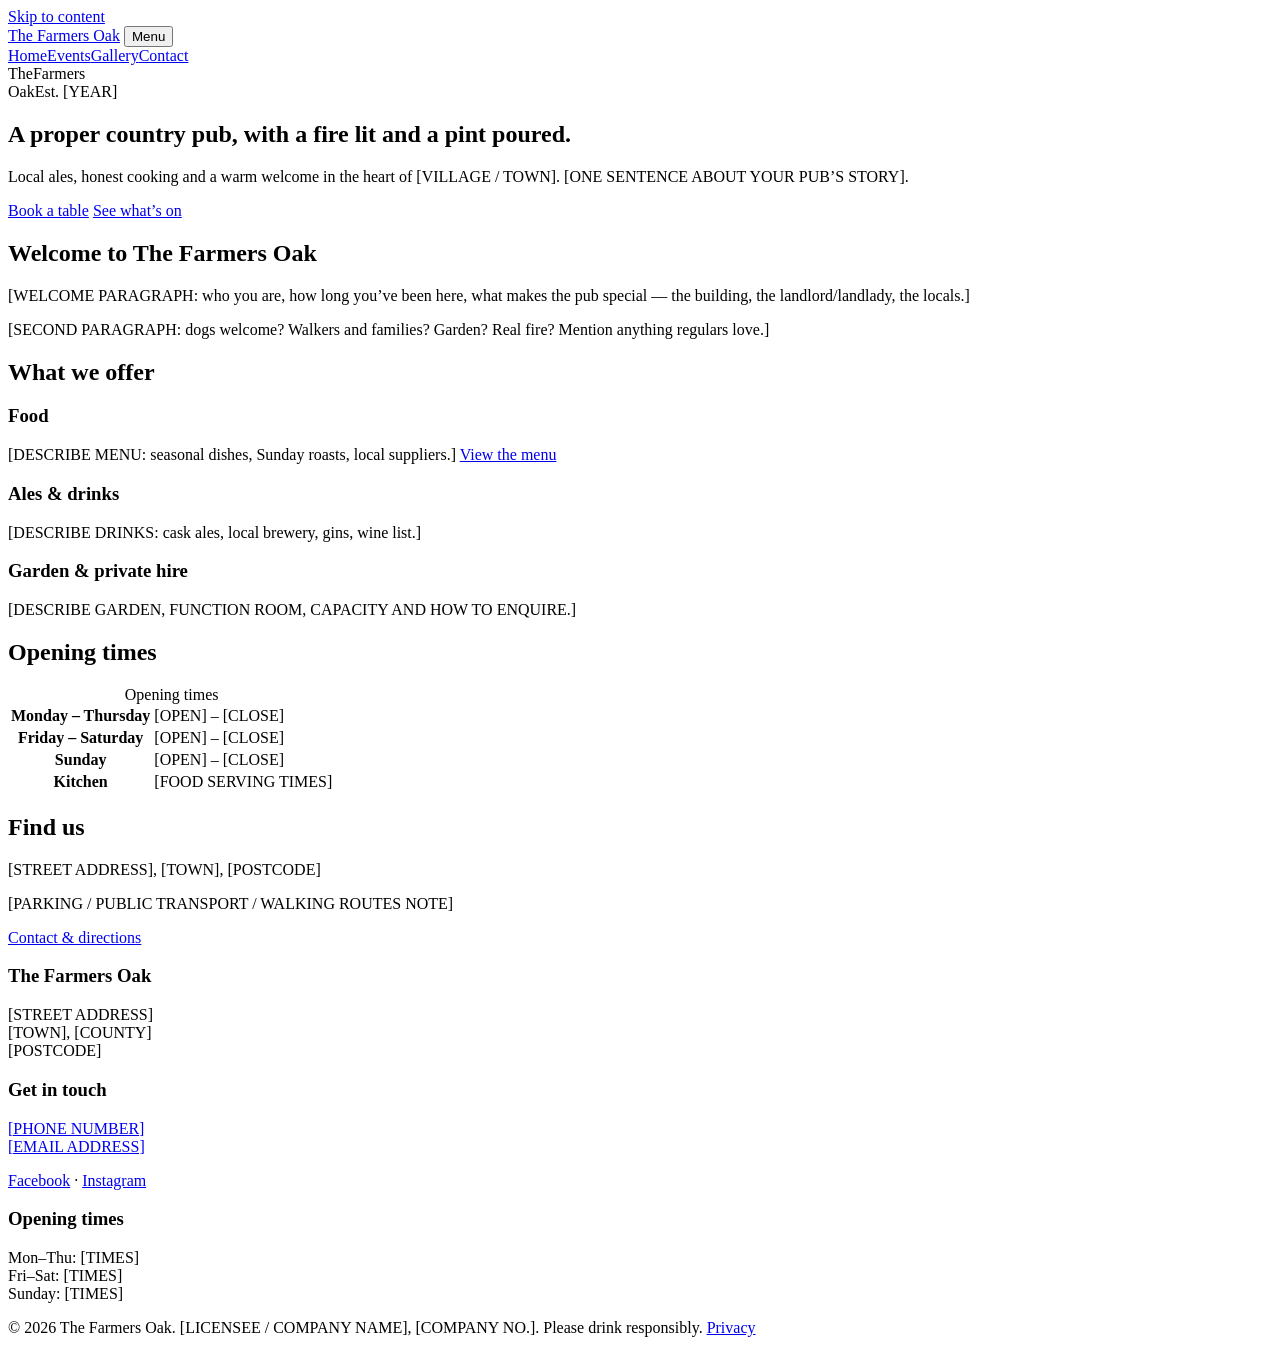
==== index.html @ 15124987 "Add files via upload" ====
<!DOCTYPE html>
<html lang="en-GB"><head><meta charset="utf-8"><meta name="viewport" content="width=device-width,initial-scale=1">
<title>The Farmers Oak | Traditional Country Pub | [TOWN]</title><meta name="description" content="Traditional country pub in [TOWN]. Real ales, home-cooked food and a warm welcome at The Farmers Oak.">
<link rel="canonical" href="https://thefarmersoak.co.uk/"><meta name="theme-color" content="#23422f">
<meta property="og:title" content="The Farmers Oak | Traditional Country Pub | [TOWN]"><meta property="og:description" content="Traditional country pub in [TOWN]. Real ales, home-cooked food and a warm welcome at The Farmers Oak."><meta property="og:type" content="website"><meta property="og:url" content="https://thefarmersoak.co.uk/">
<link rel="icon" href="favicon.svg" type="image/svg+xml"><link rel="stylesheet" href="css/style.css"><script type="application/ld+json">{"@context":"https://schema.org","@type":"BarOrPub","name":"The Farmers Oak","url":"https://thefarmersoak.co.uk","telephone":"[PHONE NUMBER]","address":{"@type":"PostalAddress","streetAddress":"[STREET ADDRESS]","addressLocality":"[TOWN]","postalCode":"[POSTCODE]","addressCountry":"GB"},"servesCuisine":"British"}</script></head>
<body><a class="skip" href="#main">Skip to content</a>
<header class="top"><div class="wrap bar"><a class="brand" href="index.html">The Farmers Oak</a>
<button class="burger" aria-expanded="false" aria-controls="nav">Menu</button>
<nav id="nav" aria-label="Main"><a href="index.html" aria-current="page">Home</a><a href="events.html">Events</a><a href="gallery.html">Gallery</a><a href="contact.html">Contact</a></nav></div></header>
<main id="main"><section class="hero"><div class="wrap heroin"><div class="sign" aria-hidden="true"><span class="sw">The</span><span class="sn">Farmers<br>Oak</span><span class="sw">Est. [YEAR]</span></div>
<div class="herotxt"><h1>A proper country pub, with a fire lit and a pint poured.</h1>
<p>Local ales, honest cooking and a warm welcome in the heart of [VILLAGE / TOWN]. [ONE SENTENCE ABOUT YOUR PUB’S STORY].</p>
<p><a class="btn" href="contact.html">Book a table</a> <a class="btn ghost" href="events.html">See what’s on</a></p></div></div></section>
<section class="wrap sec"><h2>Welcome to The Farmers Oak</h2><div class="two"><p>[WELCOME PARAGRAPH: who you are, how long you’ve been here, what makes the pub special — the building, the landlord/landlady, the locals.]</p><p>[SECOND PARAGRAPH: dogs welcome? Walkers and families? Garden? Real fire? Mention anything regulars love.]</p></div></section>
<section class="band"><div class="wrap sec"><h2>What we offer</h2><div class="cards">
<article><h3>Food</h3><p>[DESCRIBE MENU: seasonal dishes, Sunday roasts, local suppliers.] <a href="[MENU PDF URL]">View the menu</a></p></article>
<article><h3>Ales &amp; drinks</h3><p>[DESCRIBE DRINKS: cask ales, local brewery, gins, wine list.]</p></article>
<article><h3>Garden &amp; private hire</h3><p>[DESCRIBE GARDEN, FUNCTION ROOM, CAPACITY AND HOW TO ENQUIRE.]</p></article></div></div></section>
<section class="wrap sec"><div class="two"><div><h2>Opening times</h2><table class="hours"><caption class="sr">Opening times</caption><tbody>
<tr><th scope="row">Monday – Thursday</th><td>[OPEN] – [CLOSE]</td></tr>
<tr><th scope="row">Friday – Saturday</th><td>[OPEN] – [CLOSE]</td></tr>
<tr><th scope="row">Sunday</th><td>[OPEN] – [CLOSE]</td></tr>
<tr><th scope="row">Kitchen</th><td>[FOOD SERVING TIMES]</td></tr></tbody></table></div><div><h2>Find us</h2><p>[STREET ADDRESS], [TOWN], [POSTCODE]</p><p>[PARKING / PUBLIC TRANSPORT / WALKING ROUTES NOTE]</p><p><a class="btn" href="contact.html">Contact &amp; directions</a></p></div></div></section></main>
<footer><div class="wrap fgrid"><div><h3>The Farmers Oak</h3><p>[STREET ADDRESS]<br>[TOWN], [COUNTY]<br>[POSTCODE]</p></div>
<div><h3>Get in touch</h3><p><a href="tel:[PHONE-NO-SPACES]">[PHONE NUMBER]</a><br><a href="mailto:[EMAIL ADDRESS]">[EMAIL ADDRESS]</a></p><p><a href="[FACEBOOK URL]">Facebook</a> &middot; <a href="[INSTAGRAM URL]">Instagram</a></p></div>
<div><h3>Opening times</h3><p>Mon–Thu: [TIMES]<br>Fri–Sat: [TIMES]<br>Sunday: [TIMES]</p></div></div>
<p class="legal wrap">&copy; <span id="yr">2026</span> The Farmers Oak. [LICENSEE / COMPANY NAME], [COMPANY NO.]. Please drink responsibly. <a href="[PRIVACY POLICY URL]">Privacy</a></p></footer>
<script src="js/main.js"></script></body></html>
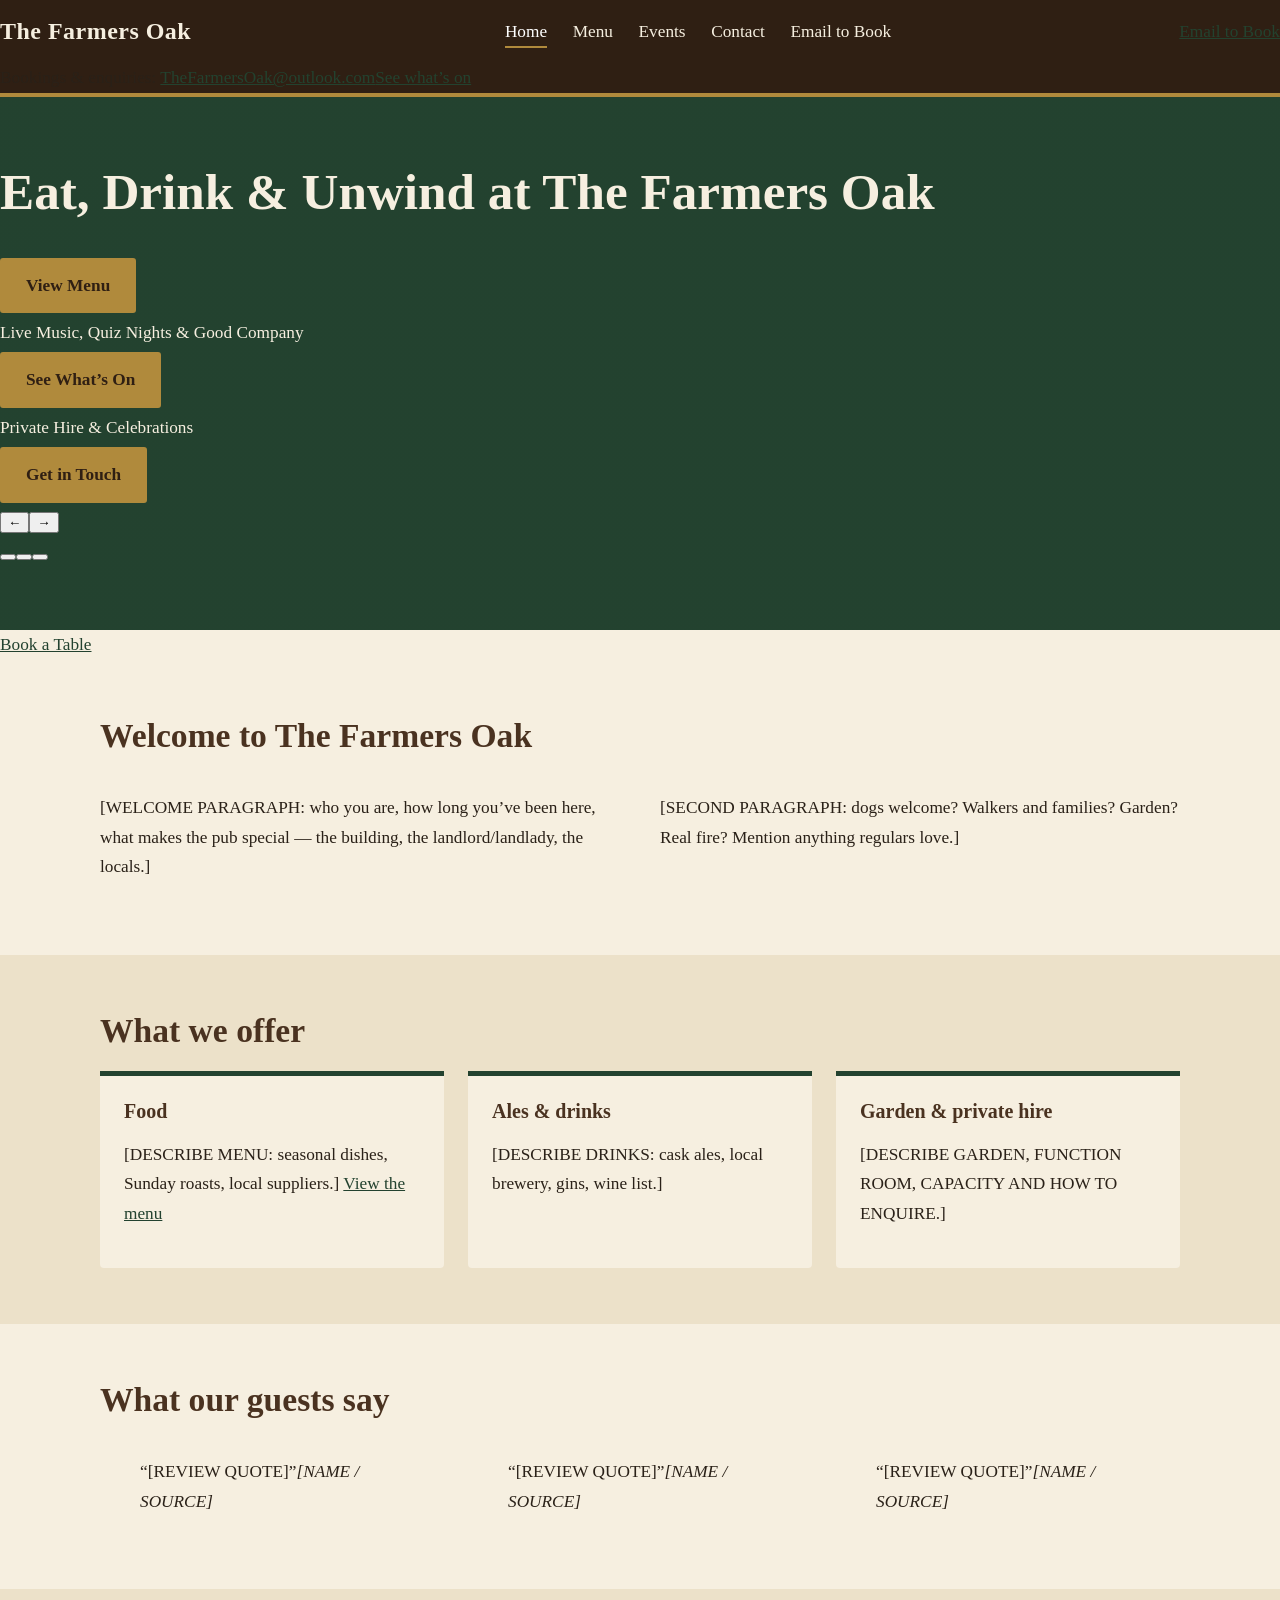
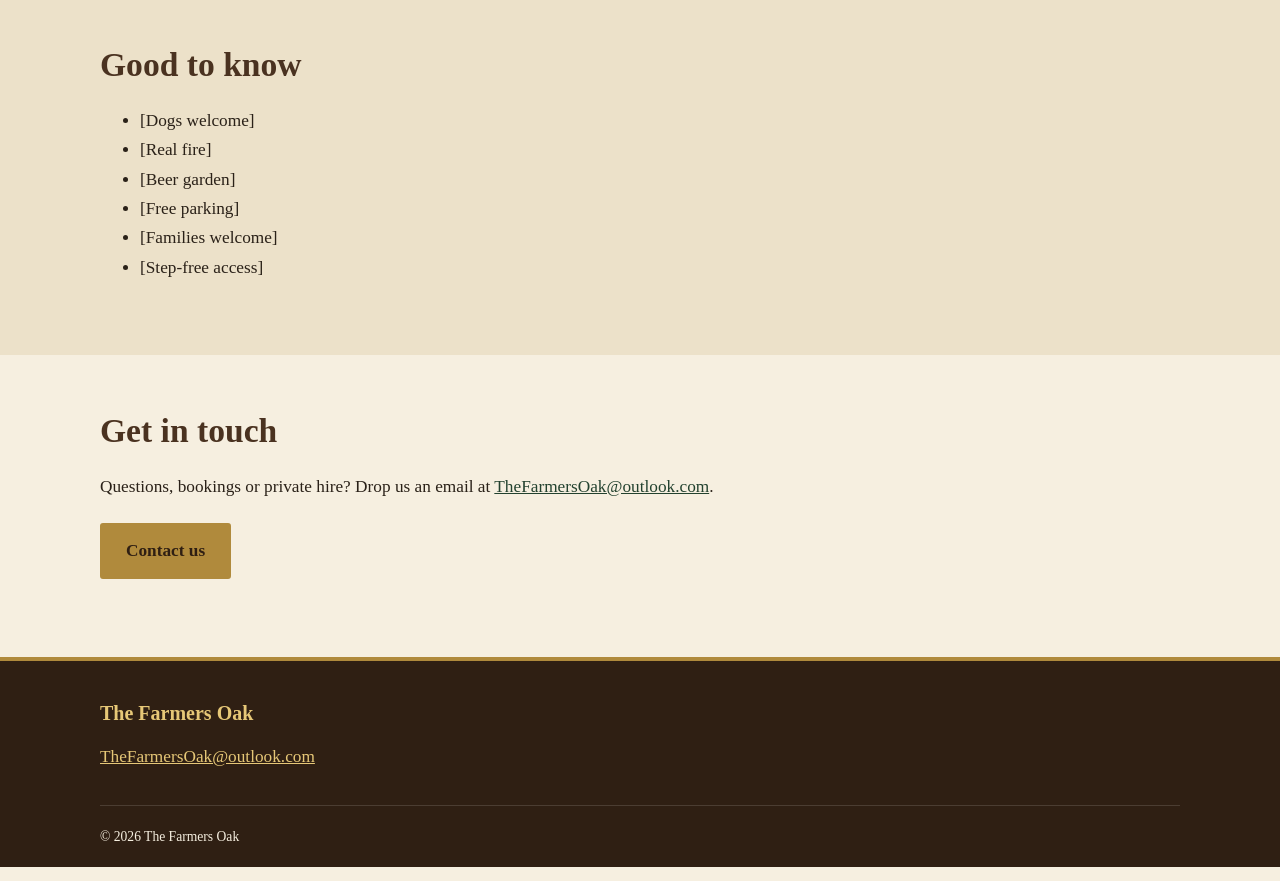
==== commit 4d49a7af: "Update title and meta description in index.html" ====
--- a/index.html
+++ b/index.html
@@ -1,29 +1,20 @@
 <!DOCTYPE html>
 <html lang="en-GB"><head><meta charset="utf-8"><meta name="viewport" content="width=device-width,initial-scale=1">
-<title>The Farmers Oak | Traditional Country Pub | [TOWN]</title><meta name="description" content="Traditional country pub in [TOWN]. Real ales, home-cooked food and a warm welcome at The Farmers Oak.">
+<title>The Farmers Oak | Traditional Country Pub</title><meta name="description" content="Traditional country pub. Real ales, home-cooked food and a warm welcome at The Farmers Oak.">
 <link rel="canonical" href="https://thefarmersoak.co.uk/"><meta name="theme-color" content="#23422f">
-<meta property="og:title" content="The Farmers Oak | Traditional Country Pub | [TOWN]"><meta property="og:description" content="Traditional country pub in [TOWN]. Real ales, home-cooked food and a warm welcome at The Farmers Oak."><meta property="og:type" content="website"><meta property="og:url" content="https://thefarmersoak.co.uk/">
-<link rel="icon" href="favicon.svg" type="image/svg+xml"><link rel="stylesheet" href="css/style.css"><script type="application/ld+json">{"@context":"https://schema.org","@type":"BarOrPub","name":"The Farmers Oak","url":"https://thefarmersoak.co.uk","telephone":"[PHONE NUMBER]","address":{"@type":"PostalAddress","streetAddress":"[STREET ADDRESS]","addressLocality":"[TOWN]","postalCode":"[POSTCODE]","addressCountry":"GB"},"servesCuisine":"British"}</script></head>
+<meta property="og:title" content="The Farmers Oak | Traditional Country Pub"><meta property="og:description" content="Traditional country pub. Real ales, home-cooked food and a warm welcome at The Farmers Oak."><meta property="og:type" content="website"><meta property="og:url" content="https://thefarmersoak.co.uk/">
+<meta property="og:image" content="https://thefarmersoak.co.uk/images/logo.png"><link rel="icon" href="favicon.svg" type="image/svg+xml"><link rel="apple-touch-icon" href="images/logo.png"><link rel="stylesheet" href="css/style.css"><script type="application/ld+json">{"@context":"https://schema.org","@type":"BarOrPub","name":"The Farmers Oak","url":"https://thefarmersoak.co.uk","servesCuisine":"British"}</script></head>
 <body><a class="skip" href="#main">Skip to content</a>
-<header class="top"><div class="wrap bar"><a class="brand" href="index.html">The Farmers Oak</a>
-<button class="burger" aria-expanded="false" aria-controls="nav">Menu</button>
-<nav id="nav" aria-label="Main"><a href="index.html" aria-current="page">Home</a><a href="events.html">Events</a><a href="gallery.html">Gallery</a><a href="contact.html">Contact</a></nav></div></header>
-<main id="main"><section class="hero"><div class="wrap heroin"><div class="sign" aria-hidden="true"><span class="sw">The</span><span class="sn">Farmers<br>Oak</span><span class="sw">Est. [YEAR]</span></div>
-<div class="herotxt"><h1>A proper country pub, with a fire lit and a pint poured.</h1>
-<p>Local ales, honest cooking and a warm welcome in the heart of [VILLAGE / TOWN]. [ONE SENTENCE ABOUT YOUR PUB’S STORY].</p>
-<p><a class="btn" href="contact.html">Book a table</a> <a class="btn ghost" href="events.html">See what’s on</a></p></div></div></section>
+<header class="top"><div class="bar"><a class="brand" href="index.html"><img class="logo" src="images/logo.png" alt="" width="48" height="48" onerror="this.remove()"><span>The Farmers Oak</span></a><button class="burger" aria-expanded="false" aria-controls="nav">Menu</button><nav id="nav" aria-label="Main"><a href="index.html" aria-current="page">Home</a><a href="menu.html">Menu</a><a href="events.html">Events</a><a href="contact.html">Contact</a><a class="mbook" href="mailto:TheFarmersOak@outlook.com">Email to Book</a></nav><a class="callbook" href="mailto:TheFarmersOak@outlook.com">Email to Book</a></div><div class="sub"><span>Bookings &amp; enquiries: <a href="mailto:TheFarmersOak@outlook.com">TheFarmersOak@outlook.com</a></span><a href="events.html">See what’s on</a></div></header>
+<main id="main"><section class="hero" aria-roledescription="carousel" aria-label="Featured at The Farmers Oak"><div class="slide on" style="--img:url(images/hero-1.jpg)"><h1>Eat, Drink &amp; Unwind at The Farmers Oak</h1><a class="btn big" href="menu.html">View Menu</a></div><div class="slide" style="--img:url(images/hero-2.jpg)"><div class="hl">Live Music, Quiz Nights &amp; Good Company</div><a class="btn big" href="events.html">See What’s On</a></div><div class="slide" style="--img:url(images/hero-3.jpg)"><div class="hl">Private Hire &amp; Celebrations</div><a class="btn big" href="contact.html">Get in Touch</a></div><button class="arr prev" type="button" aria-label="Previous slide">←</button><button class="arr next" type="button" aria-label="Next slide">→</button><div class="dots"><button type="button" aria-label="Slide 1" aria-current="true"></button><button type="button" aria-label="Slide 2"></button><button type="button" aria-label="Slide 3"></button></div></section>
+<div class="strip"><span></span><a href="mailto:TheFarmersOak@outlook.com">Book a Table</a></div>
 <section class="wrap sec"><h2>Welcome to The Farmers Oak</h2><div class="two"><p>[WELCOME PARAGRAPH: who you are, how long you’ve been here, what makes the pub special — the building, the landlord/landlady, the locals.]</p><p>[SECOND PARAGRAPH: dogs welcome? Walkers and families? Garden? Real fire? Mention anything regulars love.]</p></div></section>
 <section class="band"><div class="wrap sec"><h2>What we offer</h2><div class="cards">
 <article><h3>Food</h3><p>[DESCRIBE MENU: seasonal dishes, Sunday roasts, local suppliers.] <a href="[MENU PDF URL]">View the menu</a></p></article>
 <article><h3>Ales &amp; drinks</h3><p>[DESCRIBE DRINKS: cask ales, local brewery, gins, wine list.]</p></article>
 <article><h3>Garden &amp; private hire</h3><p>[DESCRIBE GARDEN, FUNCTION ROOM, CAPACITY AND HOW TO ENQUIRE.]</p></article></div></div></section>
-<section class="wrap sec"><div class="two"><div><h2>Opening times</h2><table class="hours"><caption class="sr">Opening times</caption><tbody>
-<tr><th scope="row">Monday – Thursday</th><td>[OPEN] – [CLOSE]</td></tr>
-<tr><th scope="row">Friday – Saturday</th><td>[OPEN] – [CLOSE]</td></tr>
-<tr><th scope="row">Sunday</th><td>[OPEN] – [CLOSE]</td></tr>
-<tr><th scope="row">Kitchen</th><td>[FOOD SERVING TIMES]</td></tr></tbody></table></div><div><h2>Find us</h2><p>[STREET ADDRESS], [TOWN], [POSTCODE]</p><p>[PARKING / PUBLIC TRANSPORT / WALKING ROUTES NOTE]</p><p><a class="btn" href="contact.html">Contact &amp; directions</a></p></div></div></section></main>
-<footer><div class="wrap fgrid"><div><h3>The Farmers Oak</h3><p>[STREET ADDRESS]<br>[TOWN], [COUNTY]<br>[POSTCODE]</p></div>
-<div><h3>Get in touch</h3><p><a href="tel:[PHONE-NO-SPACES]">[PHONE NUMBER]</a><br><a href="mailto:[EMAIL ADDRESS]">[EMAIL ADDRESS]</a></p><p><a href="[FACEBOOK URL]">Facebook</a> &middot; <a href="[INSTAGRAM URL]">Instagram</a></p></div>
-<div><h3>Opening times</h3><p>Mon–Thu: [TIMES]<br>Fri–Sat: [TIMES]<br>Sunday: [TIMES]</p></div></div>
-<p class="legal wrap">&copy; <span id="yr">2026</span> The Farmers Oak. [LICENSEE / COMPANY NAME], [COMPANY NO.]. Please drink responsibly. <a href="[PRIVACY POLICY URL]">Privacy</a></p></footer>
-<script src="js/main.js"></script></body></html>+<section class="wrap sec"><h2>What our guests say</h2><div class="cards"><blockquote class="quote">“[REVIEW QUOTE]”<cite>[NAME / SOURCE]</cite></blockquote><blockquote class="quote">“[REVIEW QUOTE]”<cite>[NAME / SOURCE]</cite></blockquote><blockquote class="quote">“[REVIEW QUOTE]”<cite>[NAME / SOURCE]</cite></blockquote></div></section>
+<section class="band"><div class="wrap sec"><h2>Good to know</h2><ul class="badges"><li>[Dogs welcome]</li><li>[Real fire]</li><li>[Beer garden]</li><li>[Free parking]</li><li>[Families welcome]</li><li>[Step-free access]</li></ul></div></section>
+<section class="wrap sec"><h2>Get in touch</h2><p>Questions, bookings or private hire? Drop us an email at <a href="mailto:TheFarmersOak@outlook.com">TheFarmersOak@outlook.com</a>.</p><p><a class="btn" href="contact.html">Contact us</a></p></section></main>
+<footer><div class="wrap fgrid"><div><img class="flogo" src="images/logo.png" alt="The Farmers Oak logo" width="120" onerror="this.remove()"><h3>The Farmers Oak</h3><p><a href="mailto:TheFarmersOak@outlook.com">TheFarmersOak@outlook.com</a></p></div></div><p class="legal wrap">&copy; <span id="yr">2026</span> The Farmers Oak</p></footer>
+<script src="js/main.js"></script></body></html>
--- a/css/style.css
+++ b/css/style.css
@@ -0,0 +1,41 @@
+*,*::before,*::after{box-sizing:border-box}
+:root{--oak:#4a3220;--oakd:#2f1f13;--cream:#f6efe0;--cream2:#ece1c9;--green:#23422f;--greenl:#35603f;--brass:#b08a3c;--ink:#2a2118;--serif:"Palatino Linotype",Palatino,"Book Antiqua",Georgia,serif}
+html{scroll-behavior:smooth}body{margin:0;background:var(--cream);color:var(--ink);font:1.08rem/1.7 var(--serif)}
+img{max-width:100%;display:block}a{color:var(--green)}a:hover{color:var(--oak)}
+:focus-visible{outline:3px solid var(--brass);outline-offset:2px}
+.wrap{width:min(1080px,92%);margin-inline:auto}.sr{position:absolute;left:-9999px}
+.skip{position:absolute;left:-9999px;background:#fff;padding:.5rem 1rem;z-index:99}.skip:focus{left:1rem;top:1rem}
+h1,h2,h3{font-weight:700;line-height:1.2;color:var(--oak);margin:0 0 .6em}h1{font-size:clamp(2rem,5vw,3.2rem)}h2{font-size:clamp(1.6rem,3.5vw,2.1rem)}h3{font-size:1.25rem}
+.top{background:var(--oakd);border-bottom:4px solid var(--brass);position:sticky;top:0;z-index:20}
+.bar{display:flex;align-items:center;justify-content:space-between;padding:.7rem 0}
+.brand{color:var(--cream);text-decoration:none;font-size:1.5rem;font-weight:700;letter-spacing:.02em}
+nav a{color:var(--cream);text-decoration:none;margin-left:1.6rem;padding:.3rem 0;border-bottom:2px solid transparent}
+nav a:hover,nav a[aria-current]{color:#fff;border-color:var(--brass)}
+.burger{display:none;background:none;border:1px solid var(--brass);color:var(--cream);font:inherit;padding:.35rem .9rem;border-radius:3px;cursor:pointer}
+.hero{background:linear-gradient(rgba(35,66,47,.94),rgba(35,66,47,.94)),repeating-linear-gradient(90deg,#23422f 0 14px,#27492f 14px 15px);color:var(--cream);padding:4rem 0}
+.heroin{display:grid;grid-template-columns:260px 1fr;gap:3rem;align-items:center}
+.hero h1{color:var(--cream)}.herotxt p{max-width:34em}
+.sign{background:repeating-linear-gradient(0deg,#5a3d27 0 9px,#4f3321 9px 10px);border:8px solid var(--oakd);outline:3px solid var(--brass);outline-offset:-14px;border-radius:6px;text-align:center;padding:2.2rem 1rem;color:var(--cream);box-shadow:0 10px 24px rgba(0,0,0,.35);transform-origin:top center;animation:sway 1.6s ease-out 1}
+.sn{display:block;font-size:2.2rem;line-height:1.05;font-weight:700;color:#e6c777;margin:.4rem 0}.sw{display:block;font-style:italic}
+@keyframes sway{0%{transform:rotate(-4deg)}35%{transform:rotate(2.5deg)}65%{transform:rotate(-1deg)}100%{transform:none}}
+.btn{display:inline-block;background:var(--brass);color:var(--oakd);padding:.7rem 1.5rem;border-radius:3px;text-decoration:none;font-weight:700;border:2px solid var(--brass);font:inherit;font-weight:700;cursor:pointer;margin:.3rem .4rem .3rem 0}
+.btn:hover{background:#c9a24d;color:var(--oakd)}.btn.ghost{background:transparent;color:inherit;border-color:currentColor}.btn.ghost:hover{background:rgba(255,255,255,.12);color:inherit}
+.hero .btn.ghost{color:var(--cream)}.sec .btn.ghost,.sec .btn.ghost:hover{color:var(--green)}
+.sec{padding:3.5rem 0}.band{background:var(--cream2)}.two{display:grid;grid-template-columns:1fr 1fr;gap:2.5rem}
+.cards{display:grid;grid-template-columns:repeat(auto-fit,minmax(250px,1fr));gap:1.5rem}
+.cards article{background:var(--cream);border-top:5px solid var(--green);padding:1.4rem 1.5rem;border-radius:0 0 4px 4px}
+.pagehead{background:var(--green);color:var(--cream);padding:3rem 0;border-bottom:4px solid var(--brass)}.pagehead h1{color:var(--cream);margin-bottom:.2em}.pagehead p{margin:0;font-style:italic}
+.hours{border-collapse:collapse;width:100%}.hours th,.hours td{text-align:left;padding:.55rem .4rem;border-bottom:1px dotted var(--oak)}.hours th{font-weight:700}
+.evlist{display:grid;gap:1rem}.ev{display:grid;grid-template-columns:150px 1fr;gap:1.5rem;background:#fff8;border-left:5px solid var(--green);padding:1.2rem 1.4rem}.ev h3{margin-bottom:.2em}.ev p{margin:0}.date{font-weight:700;color:var(--green)!important}
+.grid{display:grid;grid-template-columns:repeat(auto-fill,minmax(230px,1fr));gap:1rem}
+.g{position:relative;aspect-ratio:4/3;border:4px solid var(--oak);padding:0;background:repeating-linear-gradient(135deg,var(--cream2) 0 12px,#e2d4b5 12px 24px);cursor:zoom-in;overflow:hidden;font:inherit;color:var(--oak)}
+.g img{position:absolute;inset:0;width:100%;height:100%;object-fit:cover}.g span{position:absolute;inset:auto 0 45%;text-align:center;font-style:italic}.g img~span{display:none}
+.lb{position:fixed;inset:0;background:rgba(20,12,6,.93);display:flex;align-items:center;justify-content:center;z-index:50;padding:2rem}.lb[hidden]{display:none}.lb img{max-height:88vh;border:6px solid var(--cream)}
+.lbx{position:absolute;top:1rem;right:1.2rem;background:none;border:0;color:var(--cream);font-size:2.6rem;cursor:pointer;line-height:1}
+form label{display:block;font-weight:700;margin-bottom:1rem}input,select,textarea{display:block;width:100%;margin-top:.3rem;padding:.7rem;font:inherit;border:2px solid var(--oak);border-radius:3px;background:#fffdf7}
+.hp{position:absolute;left:-9999px}#fs{font-style:italic}.note{font-size:.9rem;font-style:italic;opacity:.75}
+footer{background:var(--oakd);color:var(--cream);border-top:4px solid var(--brass);padding-top:2.5rem}footer a{color:#e6c777}footer h3{color:#e6c777}
+.fgrid{display:grid;grid-template-columns:repeat(auto-fit,minmax(220px,1fr));gap:2rem}.legal{font-size:.85rem;padding:1.2rem 0;margin-top:1rem;border-top:1px solid #ffffff22}
+@media(max-width:760px){.heroin,.two,.ev{grid-template-columns:1fr}.sign{max-width:260px;margin-inline:auto}.burger{display:block}
+nav{display:none;position:absolute;left:0;right:0;top:100%;background:var(--oakd);padding:.6rem 4%;border-bottom:4px solid var(--brass)}nav.open{display:block}nav a{display:block;margin:0;padding:.8rem 0}}
+@media(prefers-reduced-motion:reduce){.sign{animation:none}html{scroll-behavior:auto}}
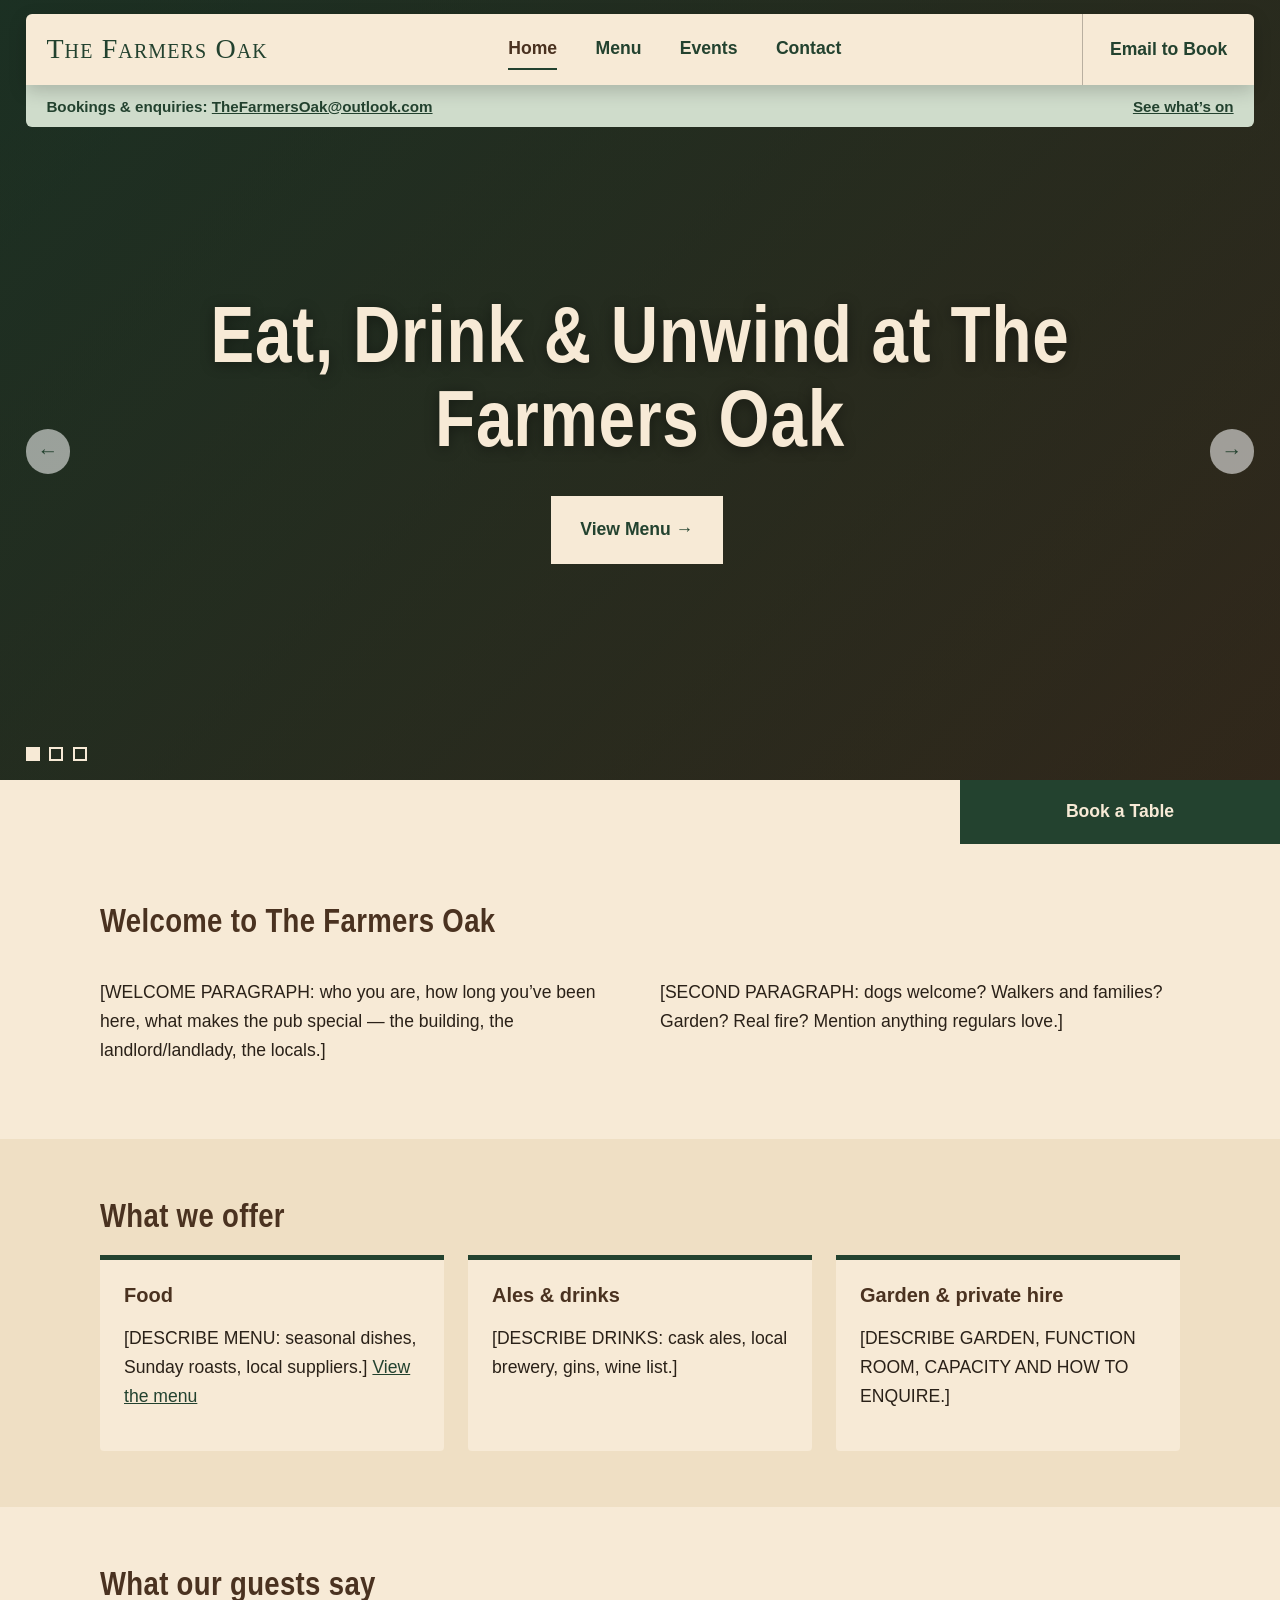
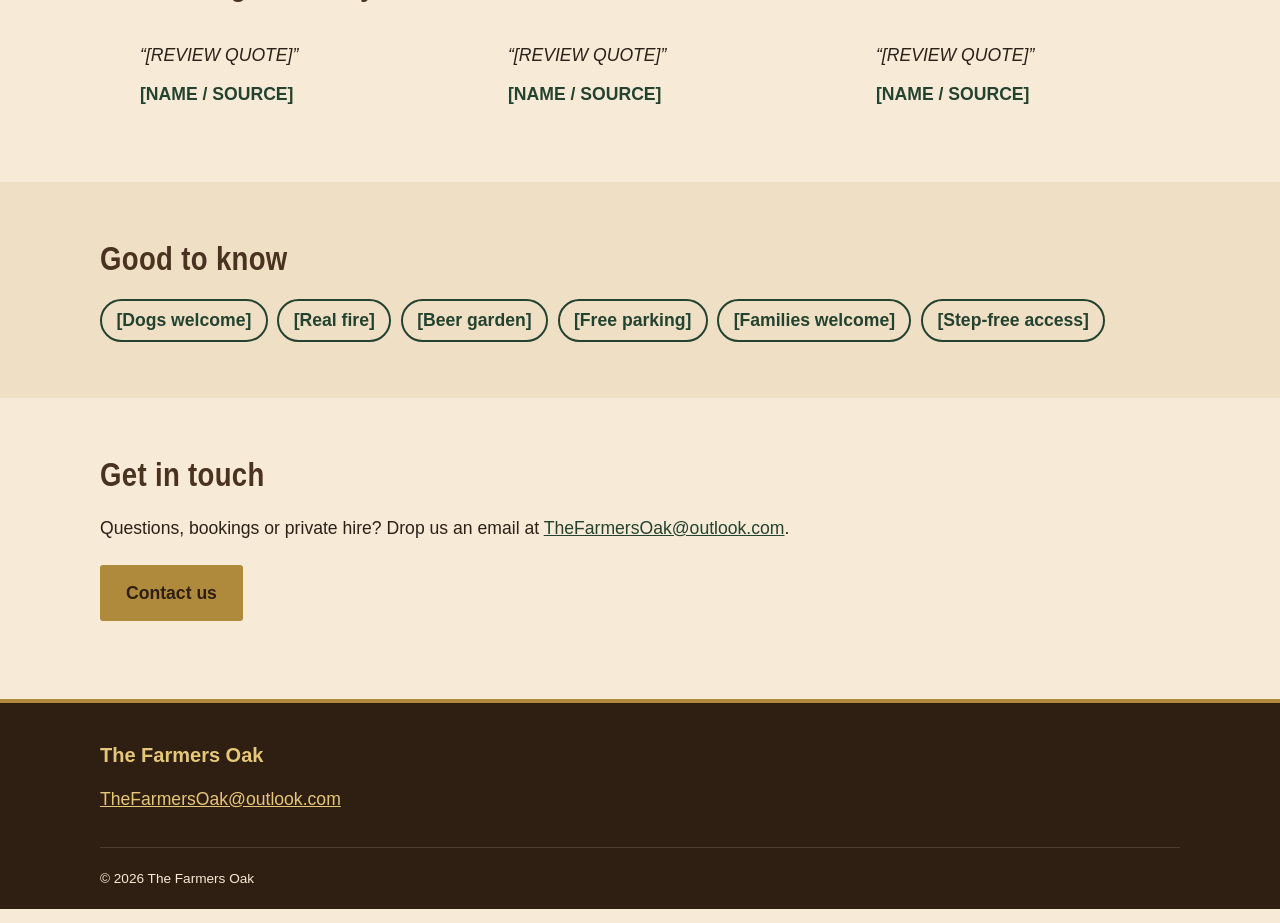
==== commit dcccc318: "Add files via upload" ====
--- a/index.html
+++ b/index.html
@@ -17,4 +17,4 @@
 <section class="band"><div class="wrap sec"><h2>Good to know</h2><ul class="badges"><li>[Dogs welcome]</li><li>[Real fire]</li><li>[Beer garden]</li><li>[Free parking]</li><li>[Families welcome]</li><li>[Step-free access]</li></ul></div></section>
 <section class="wrap sec"><h2>Get in touch</h2><p>Questions, bookings or private hire? Drop us an email at <a href="mailto:TheFarmersOak@outlook.com">TheFarmersOak@outlook.com</a>.</p><p><a class="btn" href="contact.html">Contact us</a></p></section></main>
 <footer><div class="wrap fgrid"><div><img class="flogo" src="images/logo.png" alt="The Farmers Oak logo" width="120" onerror="this.remove()"><h3>The Farmers Oak</h3><p><a href="mailto:TheFarmersOak@outlook.com">TheFarmersOak@outlook.com</a></p></div></div><p class="legal wrap">&copy; <span id="yr">2026</span> The Farmers Oak</p></footer>
-<script src="js/main.js"></script></body></html>
+<script src="js/main.js"></script></body></html>
--- a/css/style.css
+++ b/css/style.css
@@ -1,6 +1,6 @@
 *,*::before,*::after{box-sizing:border-box}
-:root{--oak:#4a3220;--oakd:#2f1f13;--cream:#f6efe0;--cream2:#ece1c9;--green:#23422f;--greenl:#35603f;--brass:#b08a3c;--ink:#2a2118;--serif:"Palatino Linotype",Palatino,"Book Antiqua",Georgia,serif}
-html{scroll-behavior:smooth}body{margin:0;background:var(--cream);color:var(--ink);font:1.08rem/1.7 var(--serif)}
+:root{--oak:#4a3220;--oakd:#2f1f13;--cream:#f7ead6;--cream2:#efdfc4;--green:#23422f;--greenl:#35603f;--brass:#b08a3c;--ink:#2a2118;--serif:"Palatino Linotype",Palatino,"Book Antiqua",Georgia,serif}
+html{scroll-behavior:smooth}body{margin:0;background:var(--cream);color:var(--ink);font:1.1rem/1.65 var(--sans)}
 img{max-width:100%;display:block}a{color:var(--green)}a:hover{color:var(--oak)}
 :focus-visible{outline:3px solid var(--brass);outline-offset:2px}
 .wrap{width:min(1080px,92%);margin-inline:auto}.sr{position:absolute;left:-9999px}
@@ -12,12 +12,6 @@
 nav a{color:var(--cream);text-decoration:none;margin-left:1.6rem;padding:.3rem 0;border-bottom:2px solid transparent}
 nav a:hover,nav a[aria-current]{color:#fff;border-color:var(--brass)}
 .burger{display:none;background:none;border:1px solid var(--brass);color:var(--cream);font:inherit;padding:.35rem .9rem;border-radius:3px;cursor:pointer}
-.hero{background:linear-gradient(rgba(35,66,47,.94),rgba(35,66,47,.94)),repeating-linear-gradient(90deg,#23422f 0 14px,#27492f 14px 15px);color:var(--cream);padding:4rem 0}
-.heroin{display:grid;grid-template-columns:260px 1fr;gap:3rem;align-items:center}
-.hero h1{color:var(--cream)}.herotxt p{max-width:34em}
-.sign{background:repeating-linear-gradient(0deg,#5a3d27 0 9px,#4f3321 9px 10px);border:8px solid var(--oakd);outline:3px solid var(--brass);outline-offset:-14px;border-radius:6px;text-align:center;padding:2.2rem 1rem;color:var(--cream);box-shadow:0 10px 24px rgba(0,0,0,.35);transform-origin:top center;animation:sway 1.6s ease-out 1}
-.sn{display:block;font-size:2.2rem;line-height:1.05;font-weight:700;color:#e6c777;margin:.4rem 0}.sw{display:block;font-style:italic}
-@keyframes sway{0%{transform:rotate(-4deg)}35%{transform:rotate(2.5deg)}65%{transform:rotate(-1deg)}100%{transform:none}}
 .btn{display:inline-block;background:var(--brass);color:var(--oakd);padding:.7rem 1.5rem;border-radius:3px;text-decoration:none;font-weight:700;border:2px solid var(--brass);font:inherit;font-weight:700;cursor:pointer;margin:.3rem .4rem .3rem 0}
 .btn:hover{background:#c9a24d;color:var(--oakd)}.btn.ghost{background:transparent;color:inherit;border-color:currentColor}.btn.ghost:hover{background:rgba(255,255,255,.12);color:inherit}
 .hero .btn.ghost{color:var(--cream)}.sec .btn.ghost,.sec .btn.ghost:hover{color:var(--green)}
@@ -27,15 +21,35 @@
 .pagehead{background:var(--green);color:var(--cream);padding:3rem 0;border-bottom:4px solid var(--brass)}.pagehead h1{color:var(--cream);margin-bottom:.2em}.pagehead p{margin:0;font-style:italic}
 .hours{border-collapse:collapse;width:100%}.hours th,.hours td{text-align:left;padding:.55rem .4rem;border-bottom:1px dotted var(--oak)}.hours th{font-weight:700}
 .evlist{display:grid;gap:1rem}.ev{display:grid;grid-template-columns:150px 1fr;gap:1.5rem;background:#fff8;border-left:5px solid var(--green);padding:1.2rem 1.4rem}.ev h3{margin-bottom:.2em}.ev p{margin:0}.date{font-weight:700;color:var(--green)!important}
-.grid{display:grid;grid-template-columns:repeat(auto-fill,minmax(230px,1fr));gap:1rem}
-.g{position:relative;aspect-ratio:4/3;border:4px solid var(--oak);padding:0;background:repeating-linear-gradient(135deg,var(--cream2) 0 12px,#e2d4b5 12px 24px);cursor:zoom-in;overflow:hidden;font:inherit;color:var(--oak)}
-.g img{position:absolute;inset:0;width:100%;height:100%;object-fit:cover}.g span{position:absolute;inset:auto 0 45%;text-align:center;font-style:italic}.g img~span{display:none}
-.lb{position:fixed;inset:0;background:rgba(20,12,6,.93);display:flex;align-items:center;justify-content:center;z-index:50;padding:2rem}.lb[hidden]{display:none}.lb img{max-height:88vh;border:6px solid var(--cream)}
-.lbx{position:absolute;top:1rem;right:1.2rem;background:none;border:0;color:var(--cream);font-size:2.6rem;cursor:pointer;line-height:1}
 form label{display:block;font-weight:700;margin-bottom:1rem}input,select,textarea{display:block;width:100%;margin-top:.3rem;padding:.7rem;font:inherit;border:2px solid var(--oak);border-radius:3px;background:#fffdf7}
 .hp{position:absolute;left:-9999px}#fs{font-style:italic}.note{font-size:.9rem;font-style:italic;opacity:.75}
+
+.logo{height:48px;width:auto;margin-right:.7rem}.brand{display:flex;align-items:center}.flogo{height:auto;max-width:120px;margin-bottom:1rem}
+.menu{display:grid;grid-template-columns:1fr 1fr;gap:1rem 3rem}.item{display:flex;justify-content:space-between;gap:1rem;border-bottom:1px dotted var(--oak);padding:.6rem 0}.item p{margin:0}.item small{display:block;font-style:italic;opacity:.8}.item b{white-space:nowrap;color:var(--green)}
+.quote{font-style:italic}.quote cite{display:block;margin-top:.6rem;font-style:normal;font-weight:700;color:var(--green)}
+.badges{display:flex;flex-wrap:wrap;gap:.6rem;margin:0;padding:0;list-style:none}.badges li{border:2px solid var(--green);padding:.3rem .9rem;border-radius:999px;color:var(--green);font-weight:700}
 footer{background:var(--oakd);color:var(--cream);border-top:4px solid var(--brass);padding-top:2.5rem}footer a{color:#e6c777}footer h3{color:#e6c777}
 .fgrid{display:grid;grid-template-columns:repeat(auto-fit,minmax(220px,1fr));gap:2rem}.legal{font-size:.85rem;padding:1.2rem 0;margin-top:1rem;border-top:1px solid #ffffff22}
-@media(max-width:760px){.heroin,.two,.ev{grid-template-columns:1fr}.sign{max-width:260px;margin-inline:auto}.burger{display:block}
-nav{display:none;position:absolute;left:0;right:0;top:100%;background:var(--oakd);padding:.6rem 4%;border-bottom:4px solid var(--brass)}nav.open{display:block}nav a{display:block;margin:0;padding:.8rem 0}}
-@media(prefers-reduced-motion:reduce){.sign{animation:none}html{scroll-behavior:auto}}
+@media(max-width:760px){.menu,.two,.ev{grid-template-columns:1fr}}
+
+:root{--cond:"Roboto Condensed","Arial Narrow","Liberation Sans Narrow","Helvetica Neue",Arial,sans-serif;--sans:"Alegreya Sans","Trebuchet MS","Segoe UI",Verdana,sans-serif;--sage:#cfdccb}
+h1,h2{font-family:var(--cond);letter-spacing:.01em}
+.top{position:fixed;top:.9rem;left:2%;right:2%;background:none;border:0;z-index:30}
+.bar{position:relative;display:flex;align-items:center;justify-content:space-between;height:4.4rem;padding:0 0 0 1.3rem;background:var(--cream);border-radius:6px 6px 0 0;box-shadow:0 6px 18px rgba(0,0,0,.18)}
+.brand{font-family:var(--serif);font-variant:small-caps;font-size:1.75rem;font-weight:500;letter-spacing:.04em;color:var(--green)}
+nav{display:flex;gap:2.4rem}nav a{color:var(--green);margin:0;font-weight:700}nav a:hover,nav a[aria-current]{color:var(--oak);border-color:var(--green)}.mbook{display:none}
+.callbook{align-self:stretch;display:flex;align-items:center;padding:0 1.7rem;border-left:1px solid rgba(0,0,0,.25);color:var(--green);font-weight:700;text-decoration:none}.callbook:hover{background:var(--cream2)}
+.burger{border-color:var(--green);color:var(--green)}
+.sub{display:flex;justify-content:space-between;gap:1rem;padding:.55rem 1.3rem;background:var(--sage);border-radius:0 0 6px 6px;font-weight:700;font-size:.95rem;color:var(--green)}.sub a{color:var(--green)}
+.pagehead{padding:9.5rem 0 3rem}
+.hero{position:relative;height:min(88vh,780px);min-height:540px;color:var(--cream);background:var(--oakd)}
+.slide{position:absolute;inset:0;display:none;flex-direction:column;align-items:center;justify-content:center;text-align:center;padding:8rem 10% 3rem;background:linear-gradient(rgba(18,26,20,.45),rgba(18,26,20,.45)),var(--img,none),linear-gradient(135deg,#23422f,#4a3220);background-size:cover;background-position:center}
+.slide.on{display:flex}
+.hl,.slide h1{font:700 clamp(2.4rem,6.4vw,5rem)/1.05 var(--cond);color:var(--cream);margin:0 0 2rem;max-width:14em;text-shadow:0 2px 14px rgba(0,0,0,.4)}
+.btn.big{background:var(--cream);color:var(--green);border-color:var(--cream);padding:1.1rem 1.7rem;border-radius:0}.btn.big::after{content:" →"}.btn.big:hover{background:#fff}
+.arr{position:absolute;top:55%;width:2.8rem;height:2.8rem;border-radius:50%;border:0;background:rgba(255,255,255,.55);color:var(--green);font-size:1.3rem;cursor:pointer}.arr:hover{background:#fff}.prev{left:2%}.next{right:2%}
+.dots{position:absolute;left:2%;bottom:1.2rem;display:flex;gap:.6rem}.dots button{width:14px;height:14px;border:2px solid var(--cream);background:none;padding:0;cursor:pointer}.dots [aria-current]{background:var(--cream)}
+.strip{display:flex;height:4rem;background:var(--cream)}.strip span{flex:1}.strip a{width:min(26%,320px);display:flex;align-items:center;justify-content:center;background:var(--green);color:var(--cream);font-weight:700;text-decoration:none}.strip a:hover{background:var(--greenl)}
+@media(max-width:900px){.callbook,.sub{display:none}.bar{border-radius:6px;padding-right:.8rem}.burger{display:block}
+nav{display:none;position:absolute;left:0;right:0;top:100%;flex-direction:column;gap:0;padding:.5rem 1.3rem;background:var(--cream);border-radius:0 0 6px 6px;box-shadow:0 10px 18px rgba(0,0,0,.2)}nav.open{display:flex}nav a{padding:.8rem 0}.mbook{display:block}.strip a{width:60%}}
+@media(prefers-reduced-motion:reduce){html{scroll-behavior:auto}}
